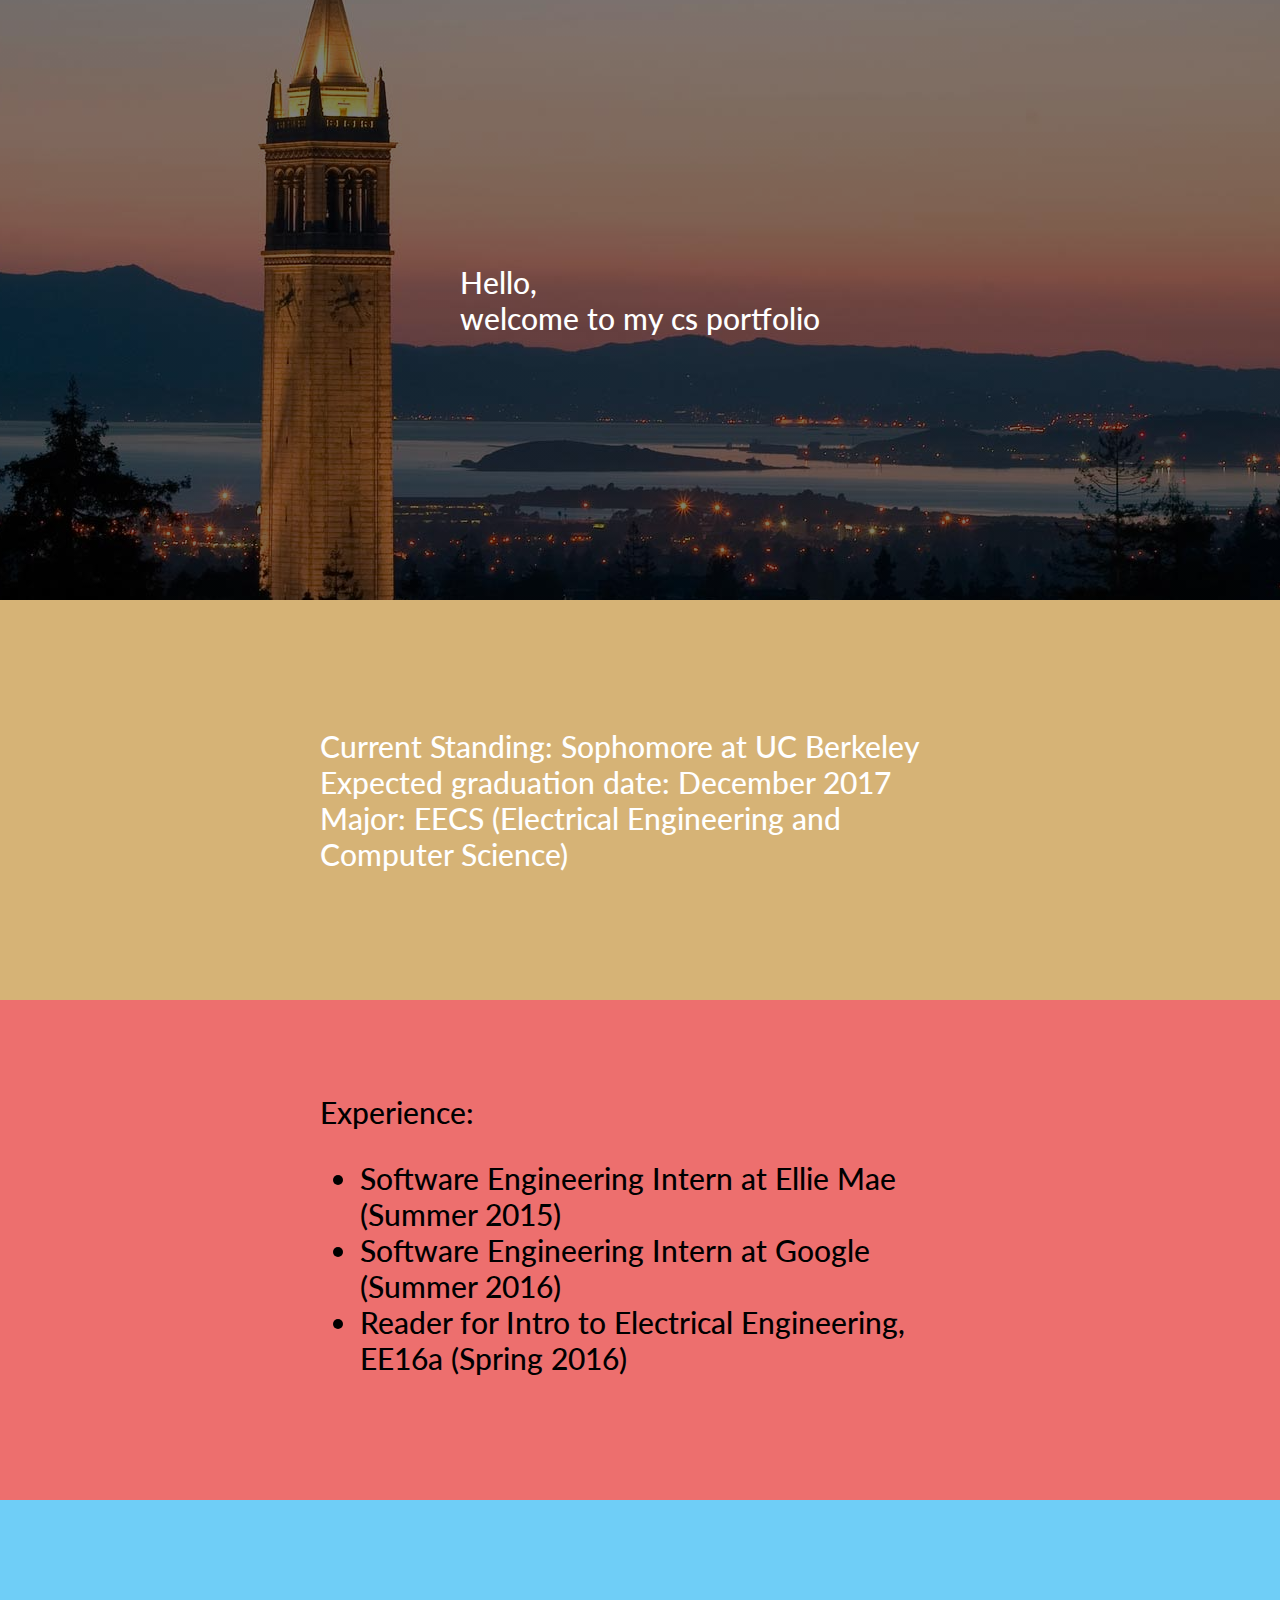
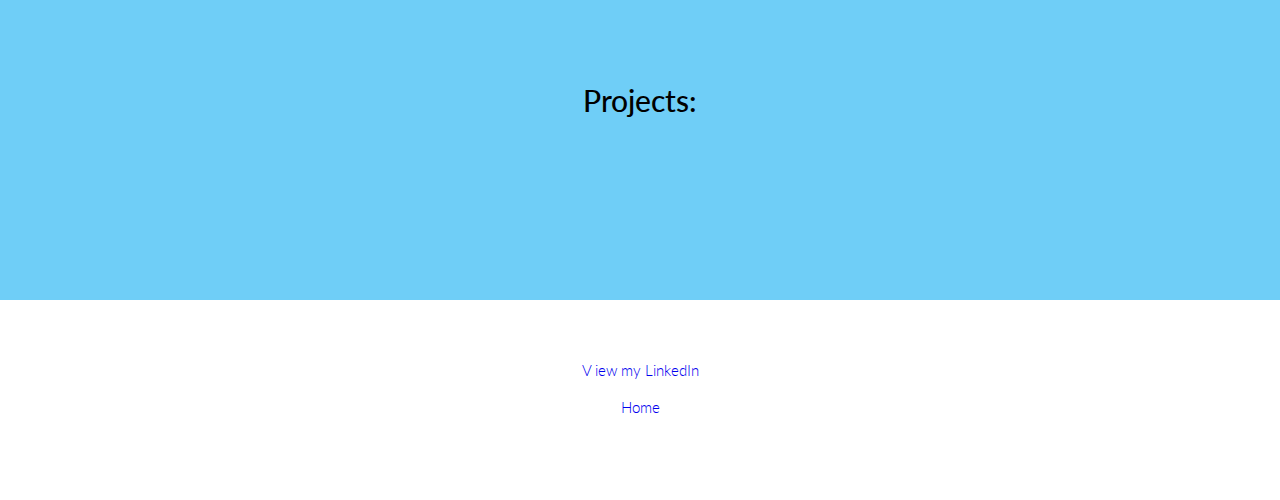
==== cs.html @ f06614c9 "Added new pages" ====
<!DOCTYPE html>
<html>
    <head>
        <title>WDD Final Project CS Page</title>
        <link rel="stylesheet" href="assets/css/cs_style.css">
        <link href='http://fonts.googleapis.com/css?family=Lato:100,300,400,700' rel='stylesheet' type='text/css'>
        <script src="http://ajax.googleapis.com/ajax/libs/jquery/1.11.0/jquery.min.js">
        </script> 
        <script src = "assets/js/script.js"></script>
    </head>
    <body>
        <div class = "cs-page-wrapper">
            </section>
            <section class = "section" id = "cs-intro-section">
                <div class = "text" id = "cs-intro-text">
                    Hello, <br> welcome to my cs portfolio
                </div>
            </section>
            <!-- Major Section -->
            <section class = "section" id = "info-section">
                <div class = "text" id = "major-text">
                    Current Standing: Sophomore at UC Berkeley <br>
                    Expected graduation date: December 2017 <br>
                    Major: EECS (Electrical Engineering and Computer Science)
                </div>
            </section>
            <!-- Dance section -->
            <section class = "section" id = "exp-section">
                <div class = "text" id = "fact-text">
                    Experience: 
                    <ul>
                        <li>Software Engineering Intern at Ellie Mae (Summer 2015)
                        <li>Software Engineering Intern at Google (Summer 2016)
                        <li>Reader for Intro to Electrical Engineering, EE16a (Spring 2016)
                    </ul>
                </div>
            </section>
            <section class = "section" id = "projects-section">
                <div class = "text" id = "fact-text">
                    Projects: 
                    
                </div>
            </section>
            <!-- links section -->
            <section class = "section" id = "contacts-section">
                <div class = "text" id = "contacts-text">
                    <a href="https://www.linkedin.com/in/kristine-lin-a145a2a4">V iew my LinkedIn
                </div>
                <br>
                <div class = "text" id = "contacts-text">
                    <a href="Home.html">Home
                </div>
            </section>
        </div>
    </body>
</html>
---- assets/css/cs_style.css ----
body, html {
	margin: 0 auto;
	width: 100%;
	height: 100%;
	min-width: 960px;
	background-color: 
	-webkit-font-smoothing: antialiased;
	-o-font-smoothing: antialiased;
	font-smoothing: antialiased;
	font-family: Lato;

}
.text {
	position: absolute;
	font-size: 30px;
	color: white;
	font-weight: 500;
    top: 50%;
    left: 50%;
    -webkit-transform: translateX(-50%) translateY(-50%);
    -moz-transform: translateX(-50%) translateY(-50%);
   	transform: translateX(-50%) translateY(-50%);
}


a {
	text-decoration: none;
}

.clear {
	clear: both;
}

.img-scaled {
	width: 100%;
	height: 100%;
}

.img-scaled-wh {
	width: 100%;
	height: 100%;
	position: relative;
}


.page-wrapper {
	height: 100%;
	width: 100%;
	-webkit-transition: all .3s;
	-moz-transition: all .3s;
	transition: all .3s;
}

/* jQuery Manipulation Classes */

.no-scroll {
	overflow: hidden;
}

.wrapper-active, .button-active {
	-webkit-transform: translateX(280px);
	-moz-transform: translateX(280px);
	transform: translateX(280px);
}

.section {
	width: 100%;
	height: 400px;
	position: relative;
}
 #cs-intro-section {
 	height: 600px;
 	background: linear-gradient(rgba(0, 0, 0, 0.5), rgba(0, 0, 0, 0.5)), url("../img/Berkeley-Campinele.jpg") no-repeat center center; 
 /* -webkit-background-size: cover;
  -moz-background-size: cover;
  -o-background-size: cover;
  background-size: cover;*/
 }
  #info-section {
   background-color: #D6B376;
  }
  #exp-section {
  	height: 500px;
  	background-color: #ED6F6E;
  }
  #projects-section {
  	background-color: #6FCEF7;
  }
  #contacts-section {
  	height: 200px;
  	background-color: #white;
  }
  #contacts-text {
  	top: 35%;
  	font-size: 15px;
	font-weight: 300;
  	color: #A9A9A9;
  	position: relative;
  	text-align: center;
  }
  #fact-text {
  	color: black;
  }
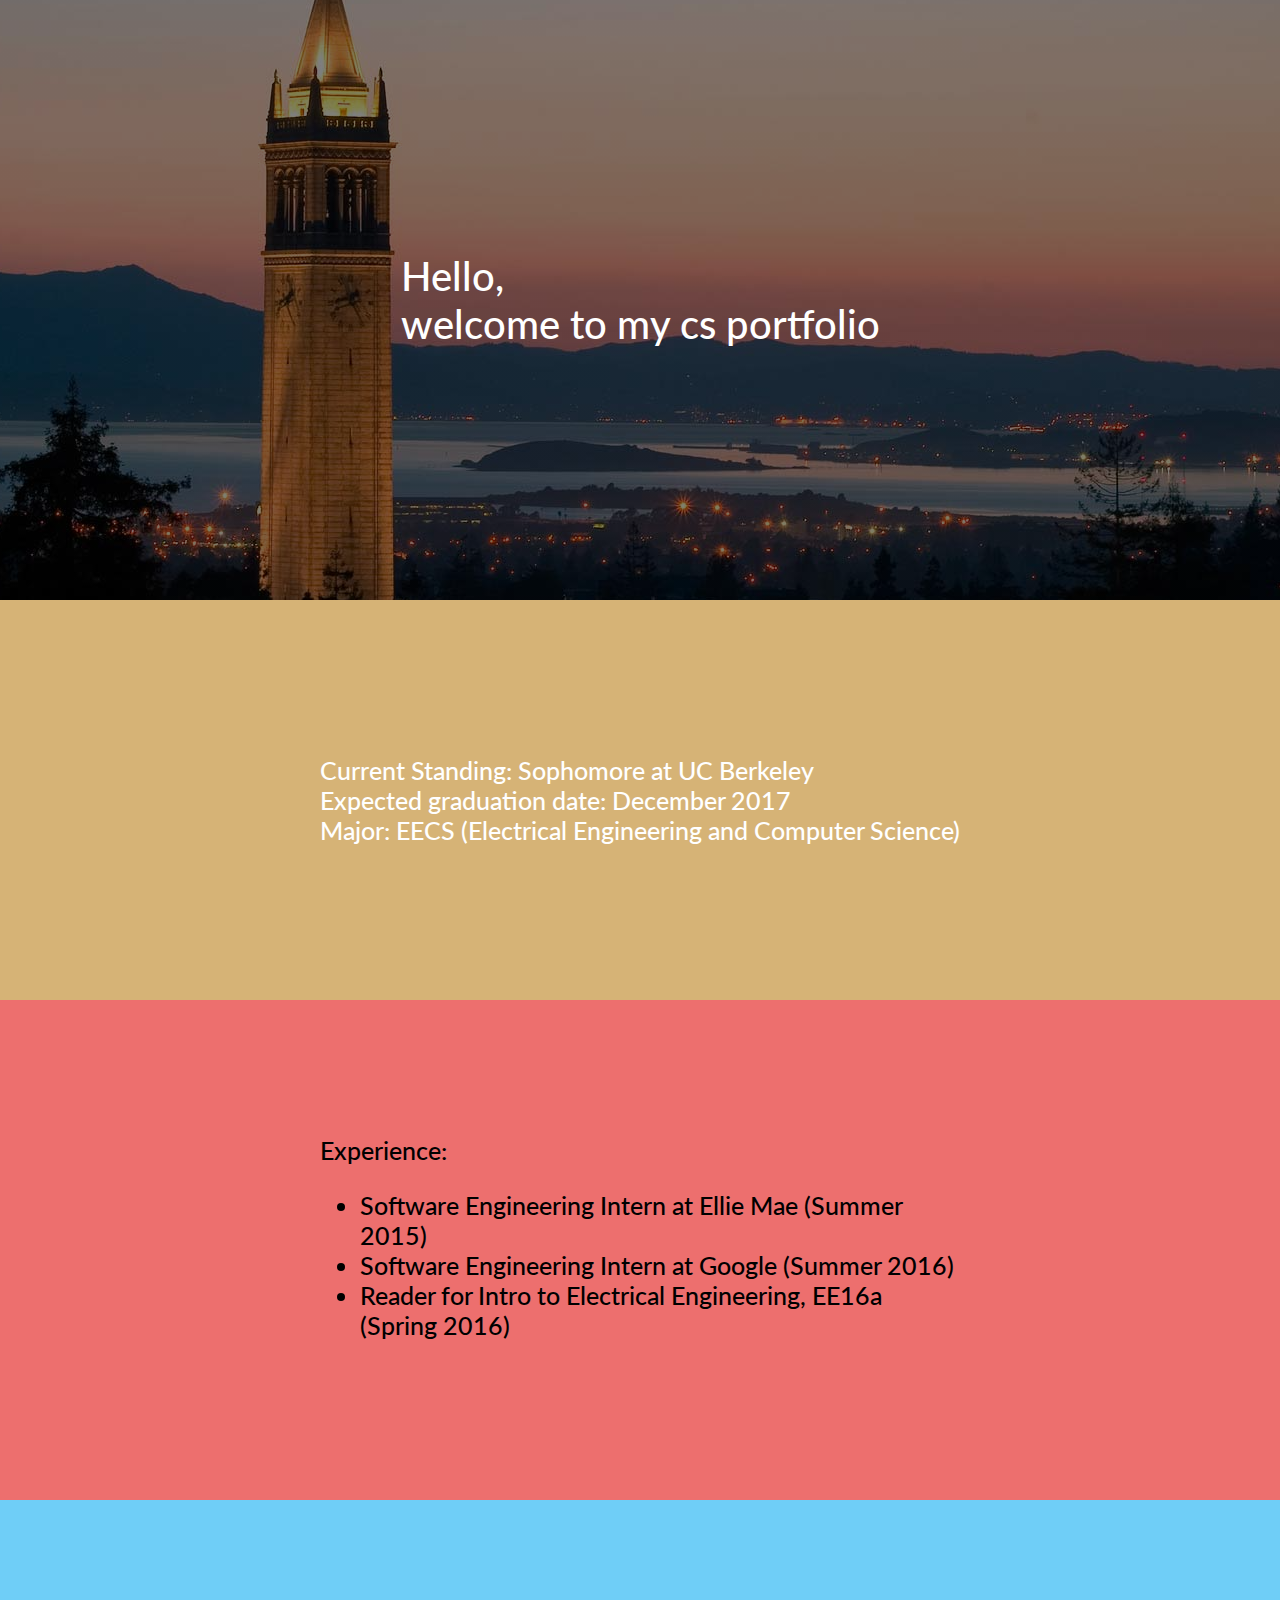
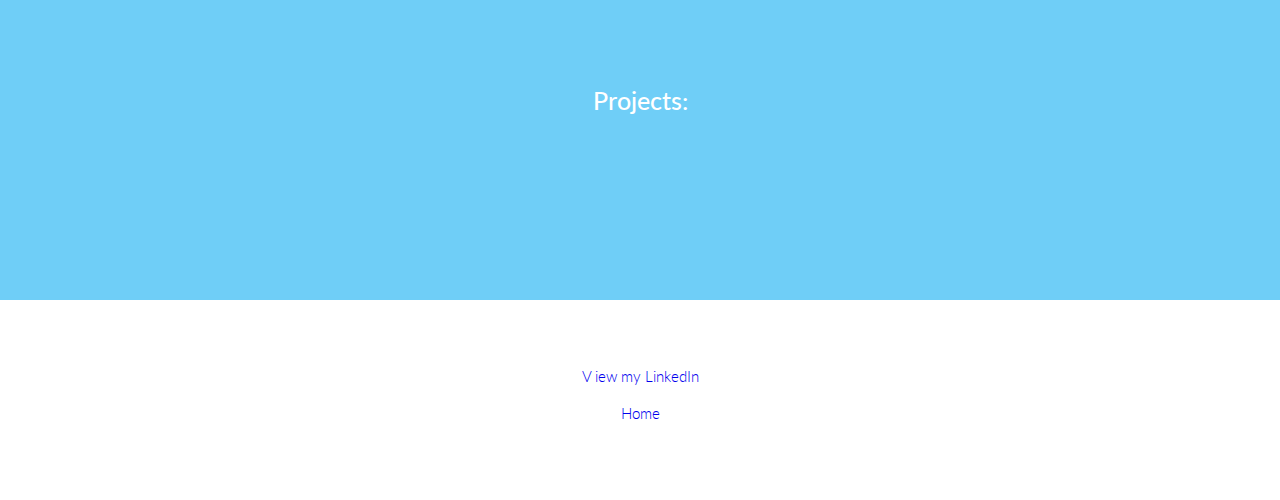
==== commit 30ca2ebd: "Fixed stuff" ====
--- a/cs.html
+++ b/cs.html
@@ -18,7 +18,7 @@
             </section>
             <!-- Major Section -->
             <section class = "section" id = "info-section">
-                <div class = "text" id = "major-text">
+                <div class = "text" id = "info-text">
                     Current Standing: Sophomore at UC Berkeley <br>
                     Expected graduation date: December 2017 <br>
                     Major: EECS (Electrical Engineering and Computer Science)
@@ -26,7 +26,7 @@
             </section>
             <!-- Dance section -->
             <section class = "section" id = "exp-section">
-                <div class = "text" id = "fact-text">
+                <div class = "text" id = "exp-text">
                     Experience: 
                     <ul>
                         <li>Software Engineering Intern at Ellie Mae (Summer 2015)
@@ -48,7 +48,7 @@
                 </div>
                 <br>
                 <div class = "text" id = "contacts-text">
-                    <a href="Home.html">Home
+                    <a href="index.html">Home
                 </div>
             </section>
         </div>
--- a/assets/css/cs_style.css
+++ b/assets/css/cs_style.css
@@ -12,7 +12,7 @@
 }
 .text {
 	position: absolute;
-	font-size: 30px;
+	font-size: 25px;
 	color: white;
 	font-weight: 500;
     top: 50%;
@@ -76,6 +76,9 @@
   -o-background-size: cover;
   background-size: cover;*/
  }
+ #cs-intro-text {
+ 	font-size: 40px;
+ }
   #info-section {
    background-color: #D6B376;
   }
@@ -91,14 +94,14 @@
   	background-color: #white;
   }
   #contacts-text {
-  	top: 35%;
+  	top: 38%;
   	font-size: 15px;
 	font-weight: 300;
   	color: #A9A9A9;
   	position: relative;
   	text-align: center;
   }
-  #fact-text {
+  #exp-text {
   	color: black;
   }
  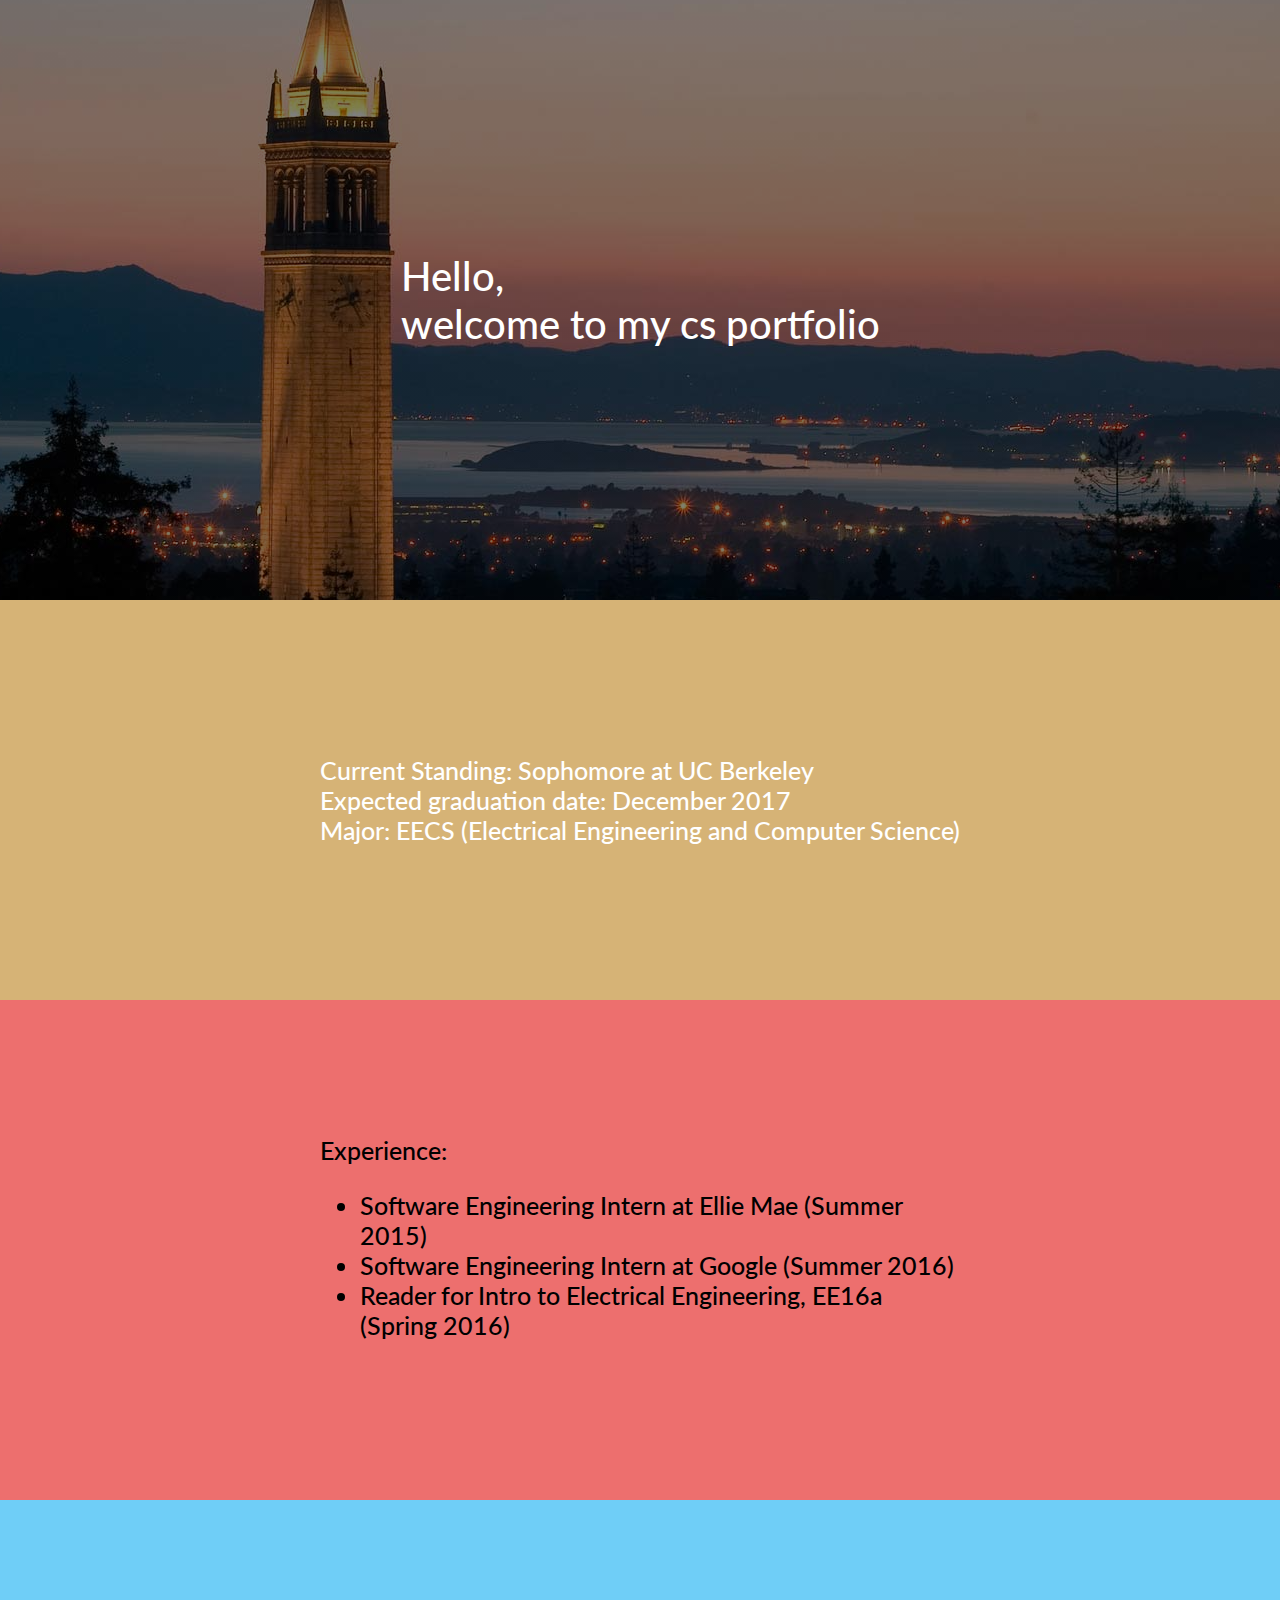
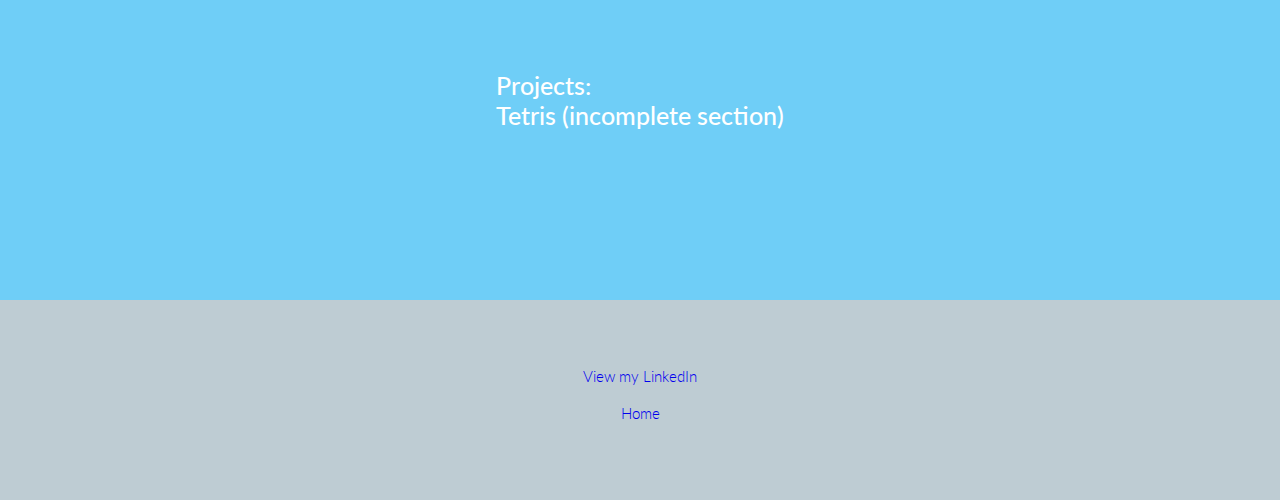
==== commit a40c79bb: "Added dance stuff" ====
--- a/cs.html
+++ b/cs.html
@@ -24,7 +24,7 @@
                     Major: EECS (Electrical Engineering and Computer Science)
                 </div>
             </section>
-            <!-- Dance section -->
+            <!-- Experience section -->
             <section class = "section" id = "exp-section">
                 <div class = "text" id = "exp-text">
                     Experience: 
@@ -35,16 +35,18 @@
                     </ul>
                 </div>
             </section>
+            <!-- Projects section -->
             <section class = "section" id = "projects-section">
                 <div class = "text" id = "fact-text">
                     Projects: 
-                    
+                    <br>
+                    Tetris (incomplete section)
                 </div>
             </section>
             <!-- links section -->
             <section class = "section" id = "contacts-section">
                 <div class = "text" id = "contacts-text">
-                    <a href="https://www.linkedin.com/in/kristine-lin-a145a2a4">V iew my LinkedIn
+                    <a href="https://www.linkedin.com/in/kristine-lin-a145a2a4">View my LinkedIn
                 </div>
                 <br>
                 <div class = "text" id = "contacts-text">
--- a/assets/css/cs_style.css
+++ b/assets/css/cs_style.css
@@ -91,7 +91,7 @@
   }
   #contacts-section {
   	height: 200px;
-  	background-color: #white;
+  	background-color: #BECCD3;
   }
   #contacts-text {
   	top: 38%;
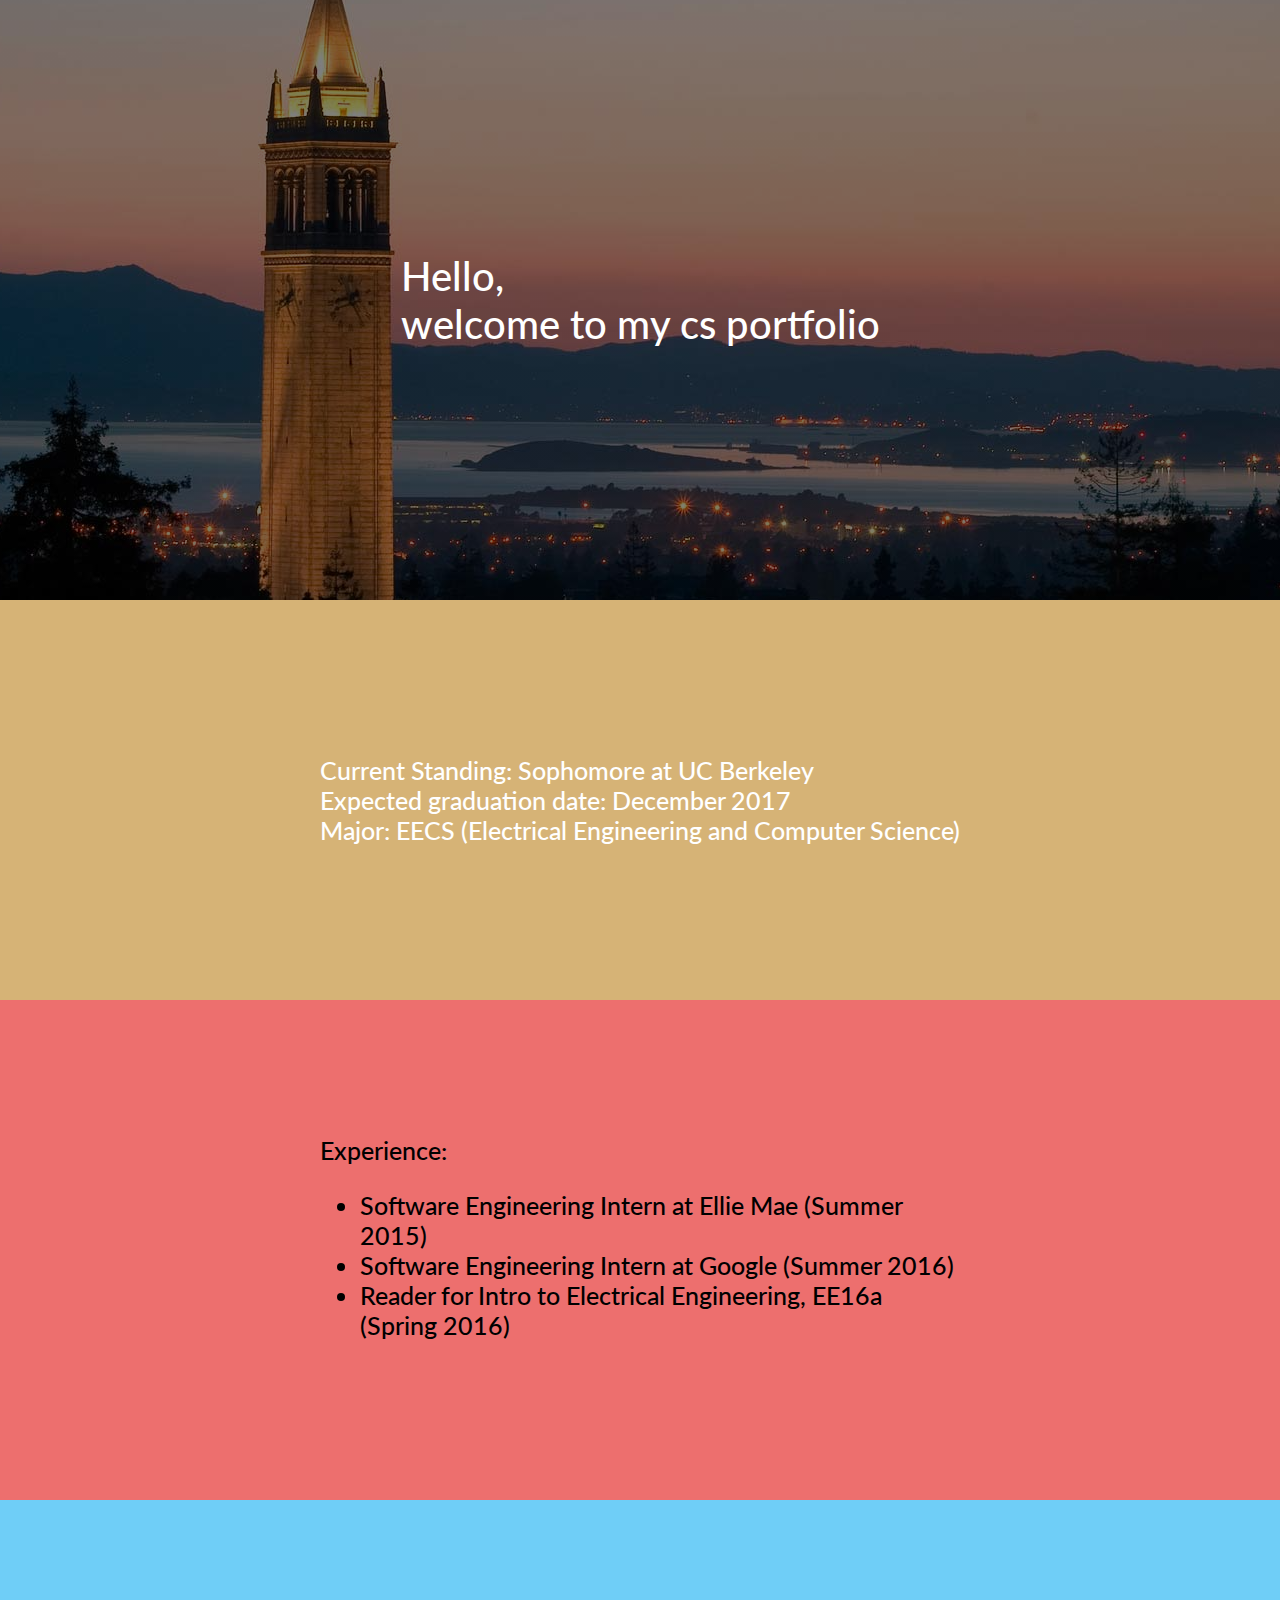
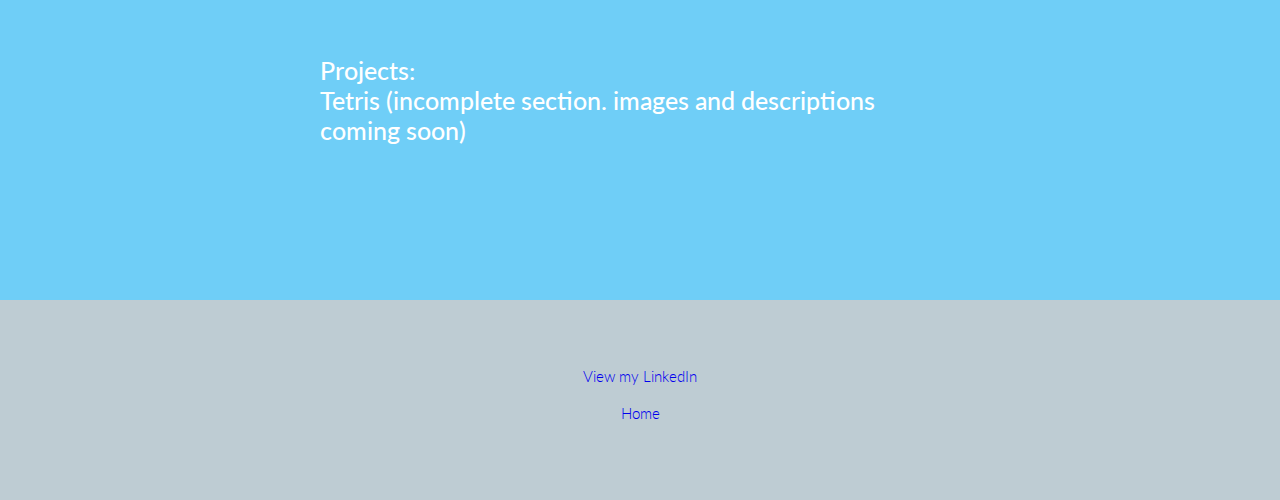
==== commit 565a1cda: "Updated some stuff" ====
--- a/cs.html
+++ b/cs.html
@@ -40,7 +40,7 @@
                 <div class = "text" id = "fact-text">
                     Projects: 
                     <br>
-                    Tetris (incomplete section)
+                    Tetris (incomplete section. images and descriptions coming soon)
                 </div>
             </section>
             <!-- links section -->
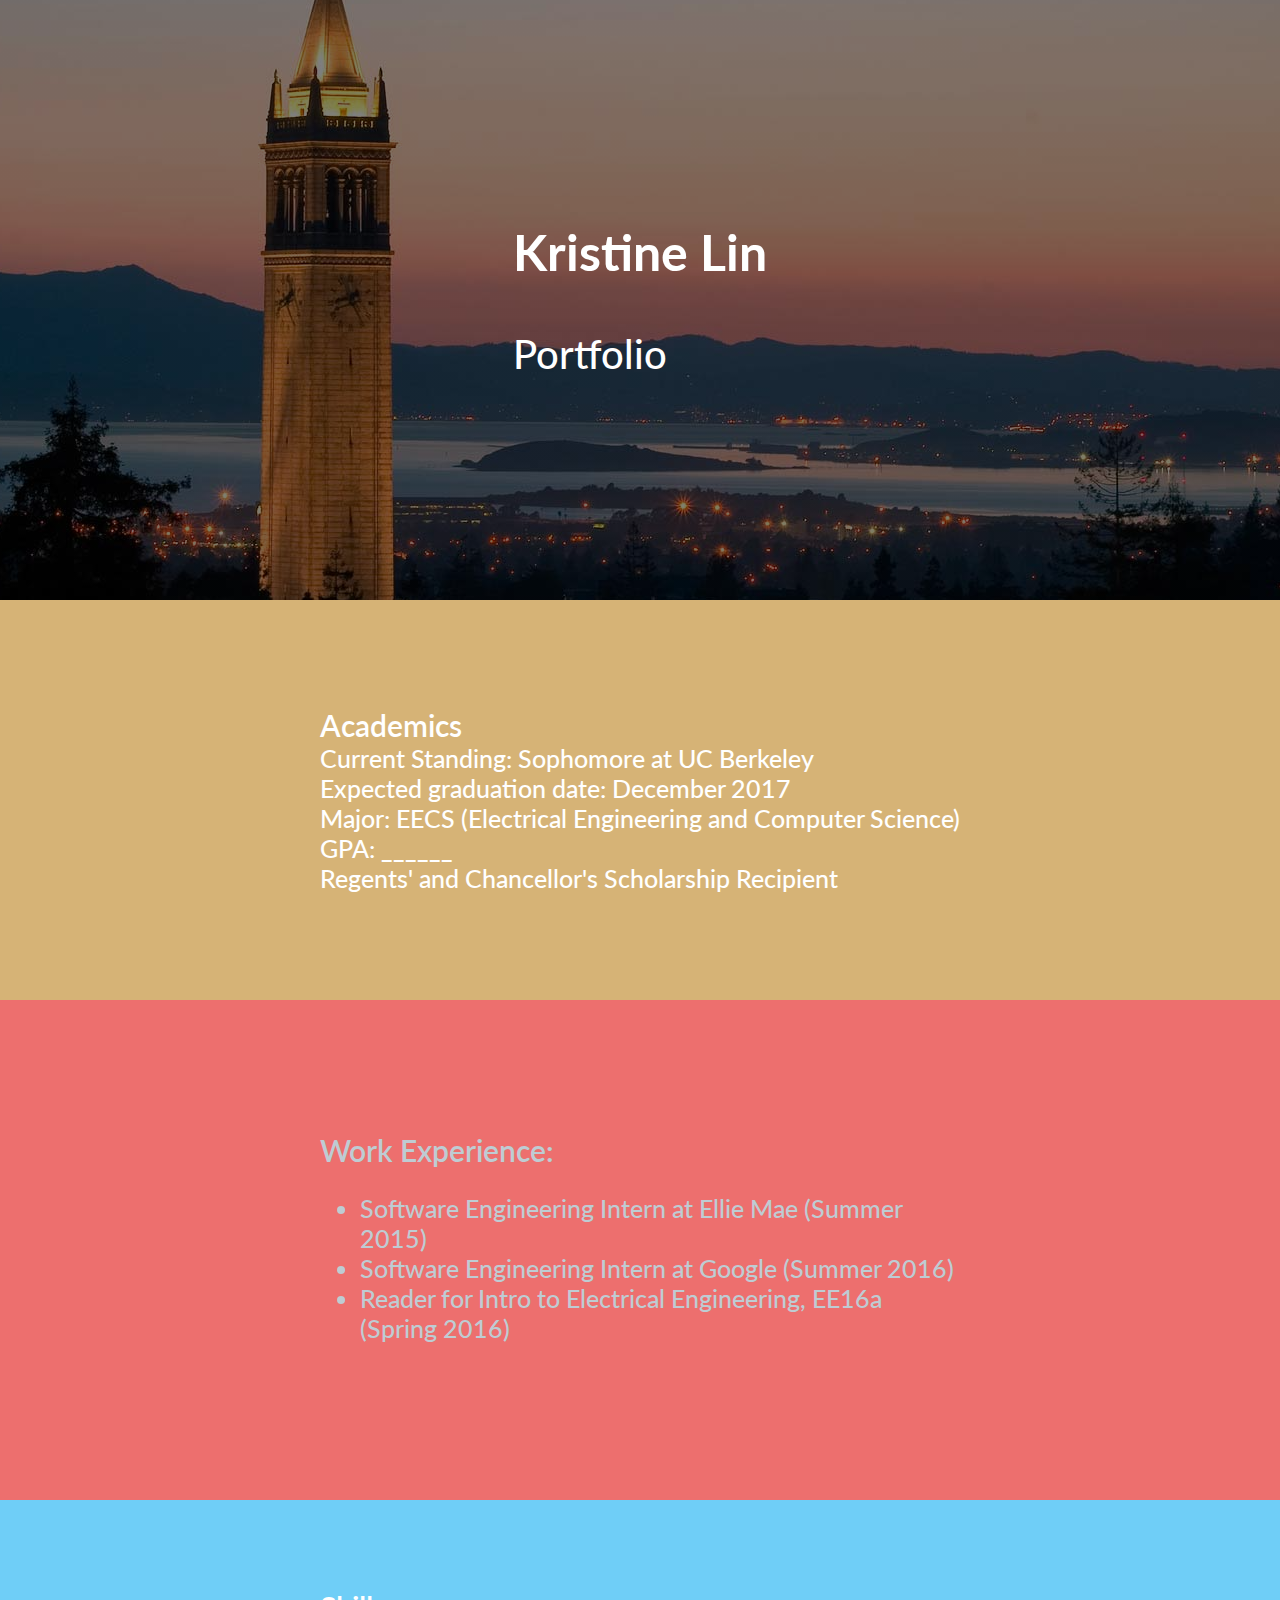
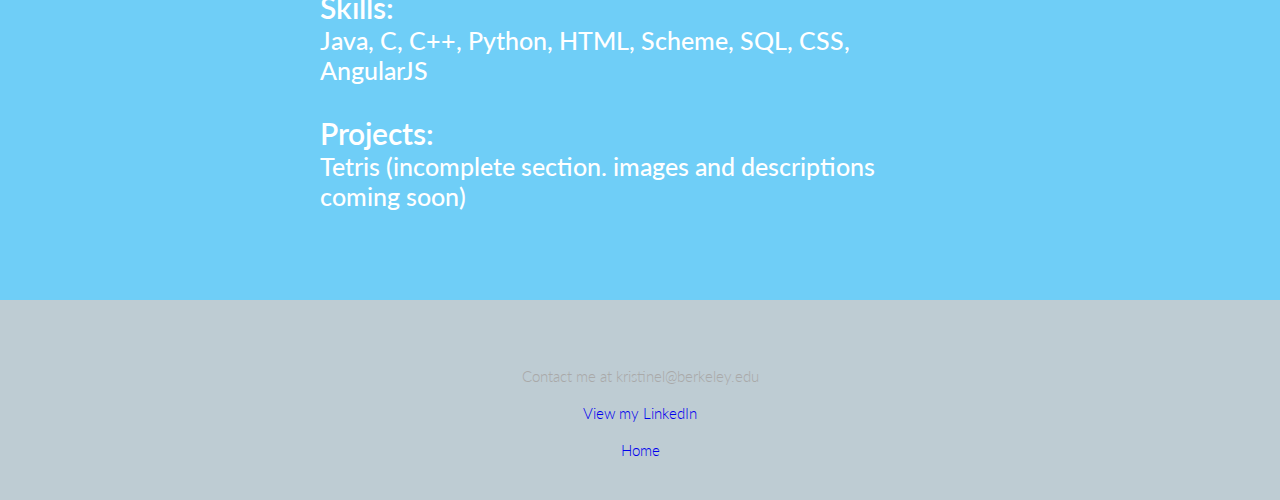
==== commit c4e2eca9: "Added some styling stuff" ====
--- a/cs.html
+++ b/cs.html
@@ -13,21 +13,25 @@
             </section>
             <section class = "section" id = "cs-intro-section">
                 <div class = "text" id = "cs-intro-text">
-                    Hello, <br> welcome to my cs portfolio
+                    <div class = "title-intro-text">Kristine Lin</div> <br>
+                    Portfolio
                 </div>
             </section>
             <!-- Major Section -->
             <section class = "section" id = "info-section">
                 <div class = "text" id = "info-text">
+                    <div class = "title-exp-text">Academics</div>
                     Current Standing: Sophomore at UC Berkeley <br>
                     Expected graduation date: December 2017 <br>
-                    Major: EECS (Electrical Engineering and Computer Science)
+                    Major: EECS (Electrical Engineering and Computer Science) <br>
+                    GPA: ______ <br>
+                    Regents' and Chancellor's Scholarship Recipient 
                 </div>
             </section>
             <!-- Experience section -->
             <section class = "section" id = "exp-section">
                 <div class = "text" id = "exp-text">
-                    Experience: 
+                    <div class = "title-exp-text">Work Experience: </div>
                     <ul>
                         <li>Software Engineering Intern at Ellie Mae (Summer 2015)
                         <li>Software Engineering Intern at Google (Summer 2016)
@@ -37,16 +41,22 @@
             </section>
             <!-- Projects section -->
             <section class = "section" id = "projects-section">
-                <div class = "text" id = "fact-text">
-                    Projects: 
-                    <br>
+                <div class = "text" id = "projects-text">
+                    <div class = "title-exp-text">Skills: </div>
+                    Java, C, C++, Python, HTML, Scheme, SQL, CSS, AngularJS
+                    <br> <br>
+                    <div class = "title-exp-text">Projects: </div>
                     Tetris (incomplete section. images and descriptions coming soon)
                 </div>
             </section>
             <!-- links section -->
             <section class = "section" id = "contacts-section">
                 <div class = "text" id = "contacts-text">
-                    <a href="https://www.linkedin.com/in/kristine-lin-a145a2a4">View my LinkedIn
+                    Contact me at kristinel@berkeley.edu
+                </div>
+                <br>
+                <div class = "text" id = "contacts-text">
+                    <a href="https://www.linkedin.com/in/kristine-lin-a145a2a4">View my LinkedIn </href>
                 </div>
                 <br>
                 <div class = "text" id = "contacts-text">
--- a/assets/css/cs_style.css
+++ b/assets/css/cs_style.css
@@ -102,6 +102,14 @@
   	text-align: center;
   }
   #exp-text {
-  	color: black;
+  	color: #BECCD3;
+  }
+  .title-exp-text {
+  	font-size: 30px;
+	font-weight: 600;
+  }
+  .title-intro-text {
+  	font-size: 50px;
+	font-weight: 700;
   }
  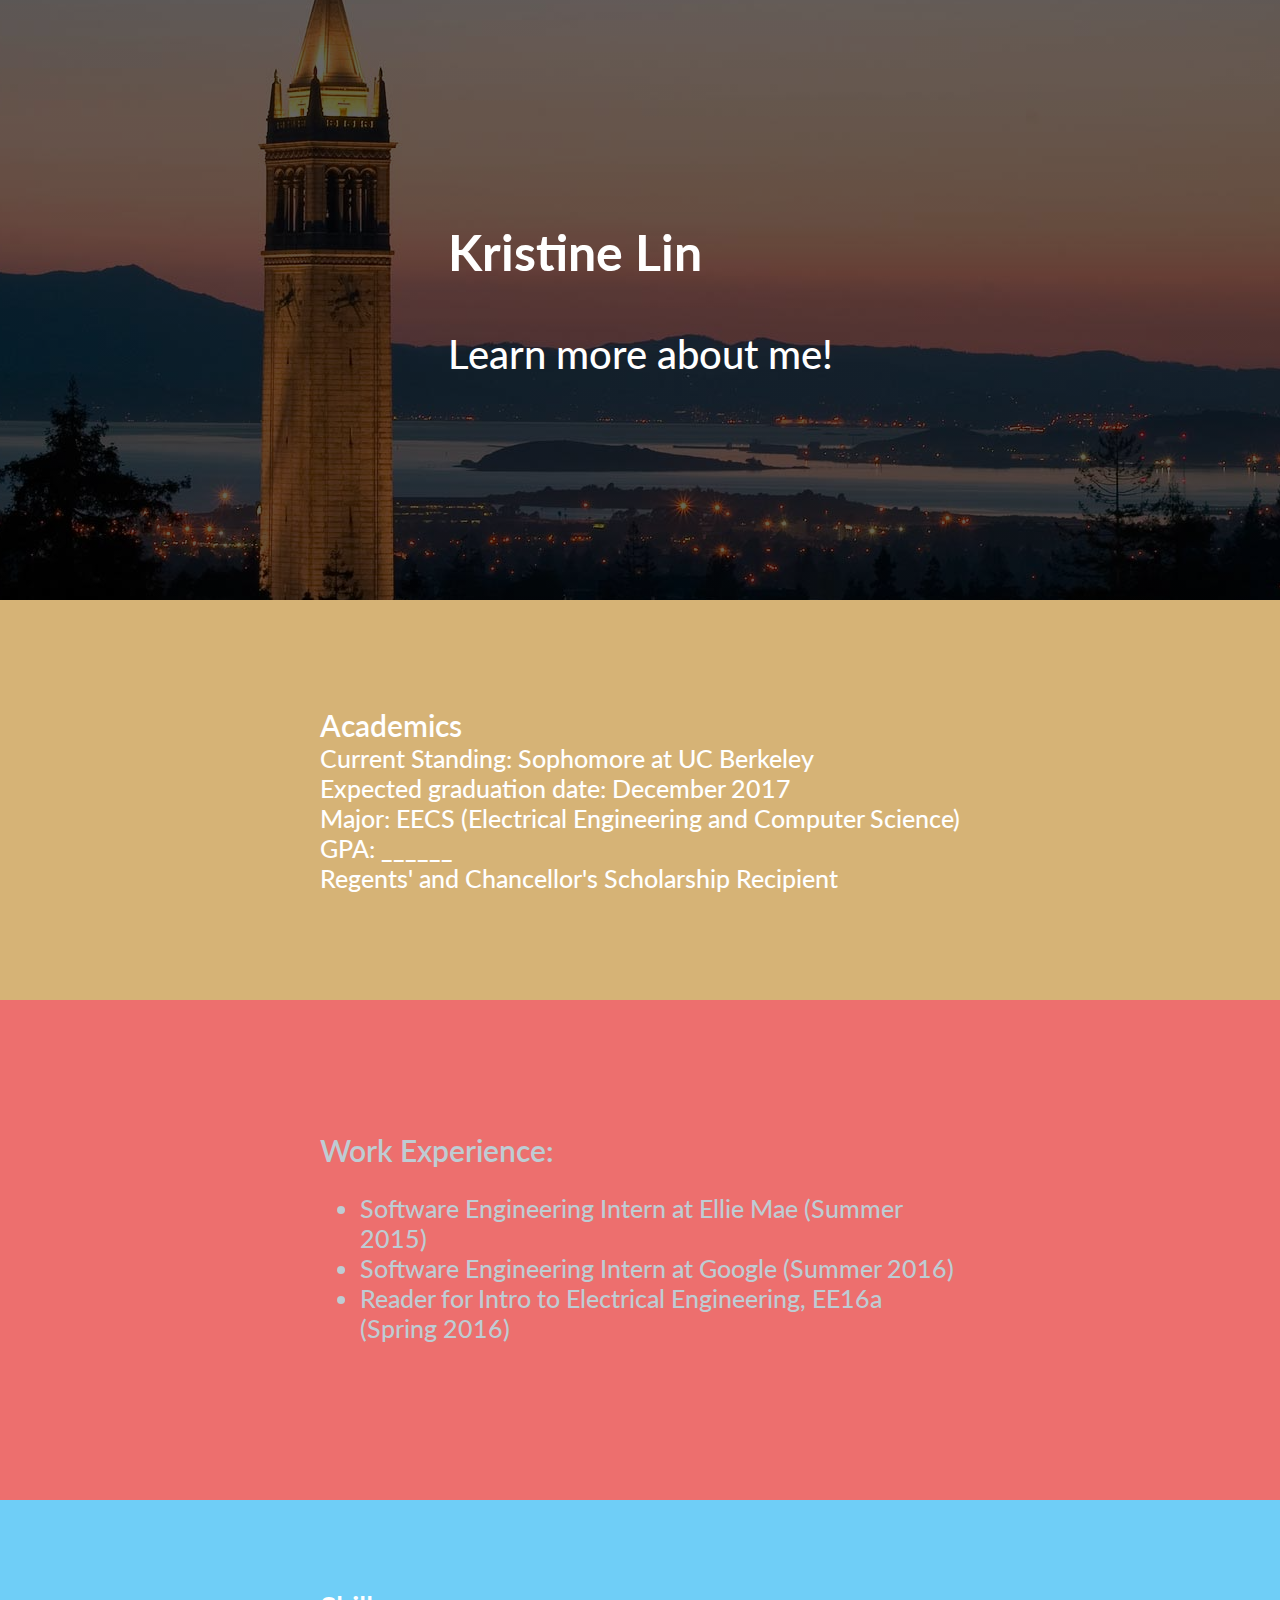
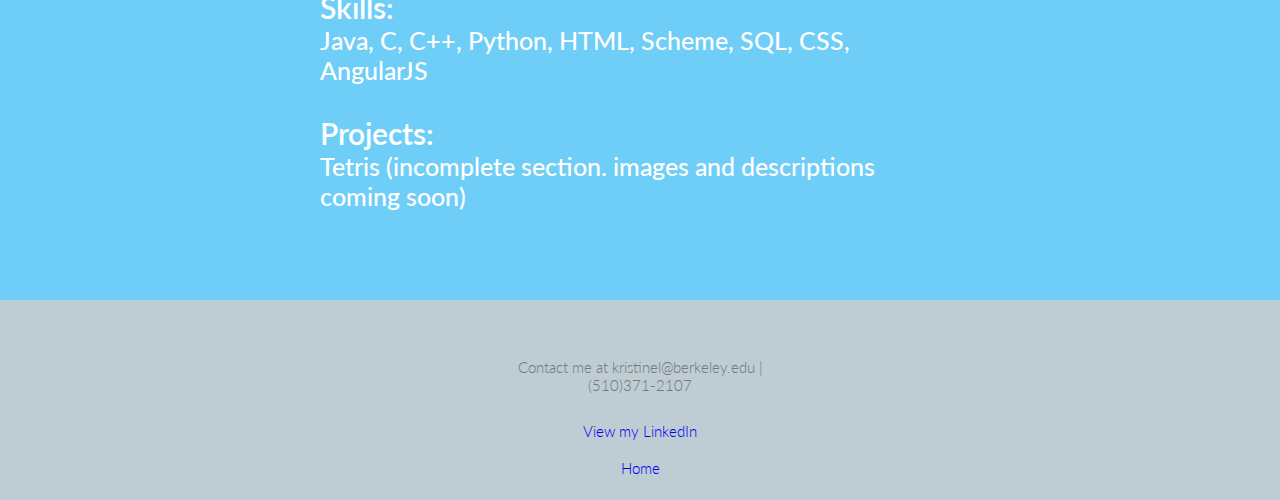
==== commit 7d39876e: "Changed Contact Text colors" ====
--- a/cs.html
+++ b/cs.html
@@ -14,7 +14,7 @@
             <section class = "section" id = "cs-intro-section">
                 <div class = "text" id = "cs-intro-text">
                     <div class = "title-intro-text">Kristine Lin</div> <br>
-                    Portfolio
+                    Learn more about me!
                 </div>
             </section>
             <!-- Major Section -->
@@ -52,7 +52,7 @@
             <!-- links section -->
             <section class = "section" id = "contacts-section">
                 <div class = "text" id = "contacts-text">
-                    Contact me at kristinel@berkeley.edu
+                    Contact me at kristinel@berkeley.edu | <br> (510)371-2107
                 </div>
                 <br>
                 <div class = "text" id = "contacts-text">
--- a/assets/css/cs_style.css
+++ b/assets/css/cs_style.css
@@ -70,7 +70,7 @@
 }
  #cs-intro-section {
  	height: 600px;
- 	background: linear-gradient(rgba(0, 0, 0, 0.5), rgba(0, 0, 0, 0.5)), url("../img/Berkeley-Campinele.jpg") no-repeat center center; 
+ 	background: linear-gradient(rgba(0, 0, 0, 0.6), rgba(0, 0, 0, 0.6)), url("../img/Berkeley-Campinele.jpg") no-repeat center center; 
  /* -webkit-background-size: cover;
   -moz-background-size: cover;
   -o-background-size: cover;
@@ -97,7 +97,7 @@
   	top: 38%;
   	font-size: 15px;
 	font-weight: 300;
-  	color: #A9A9A9;
+  	color: #777777;
   	position: relative;
   	text-align: center;
   }
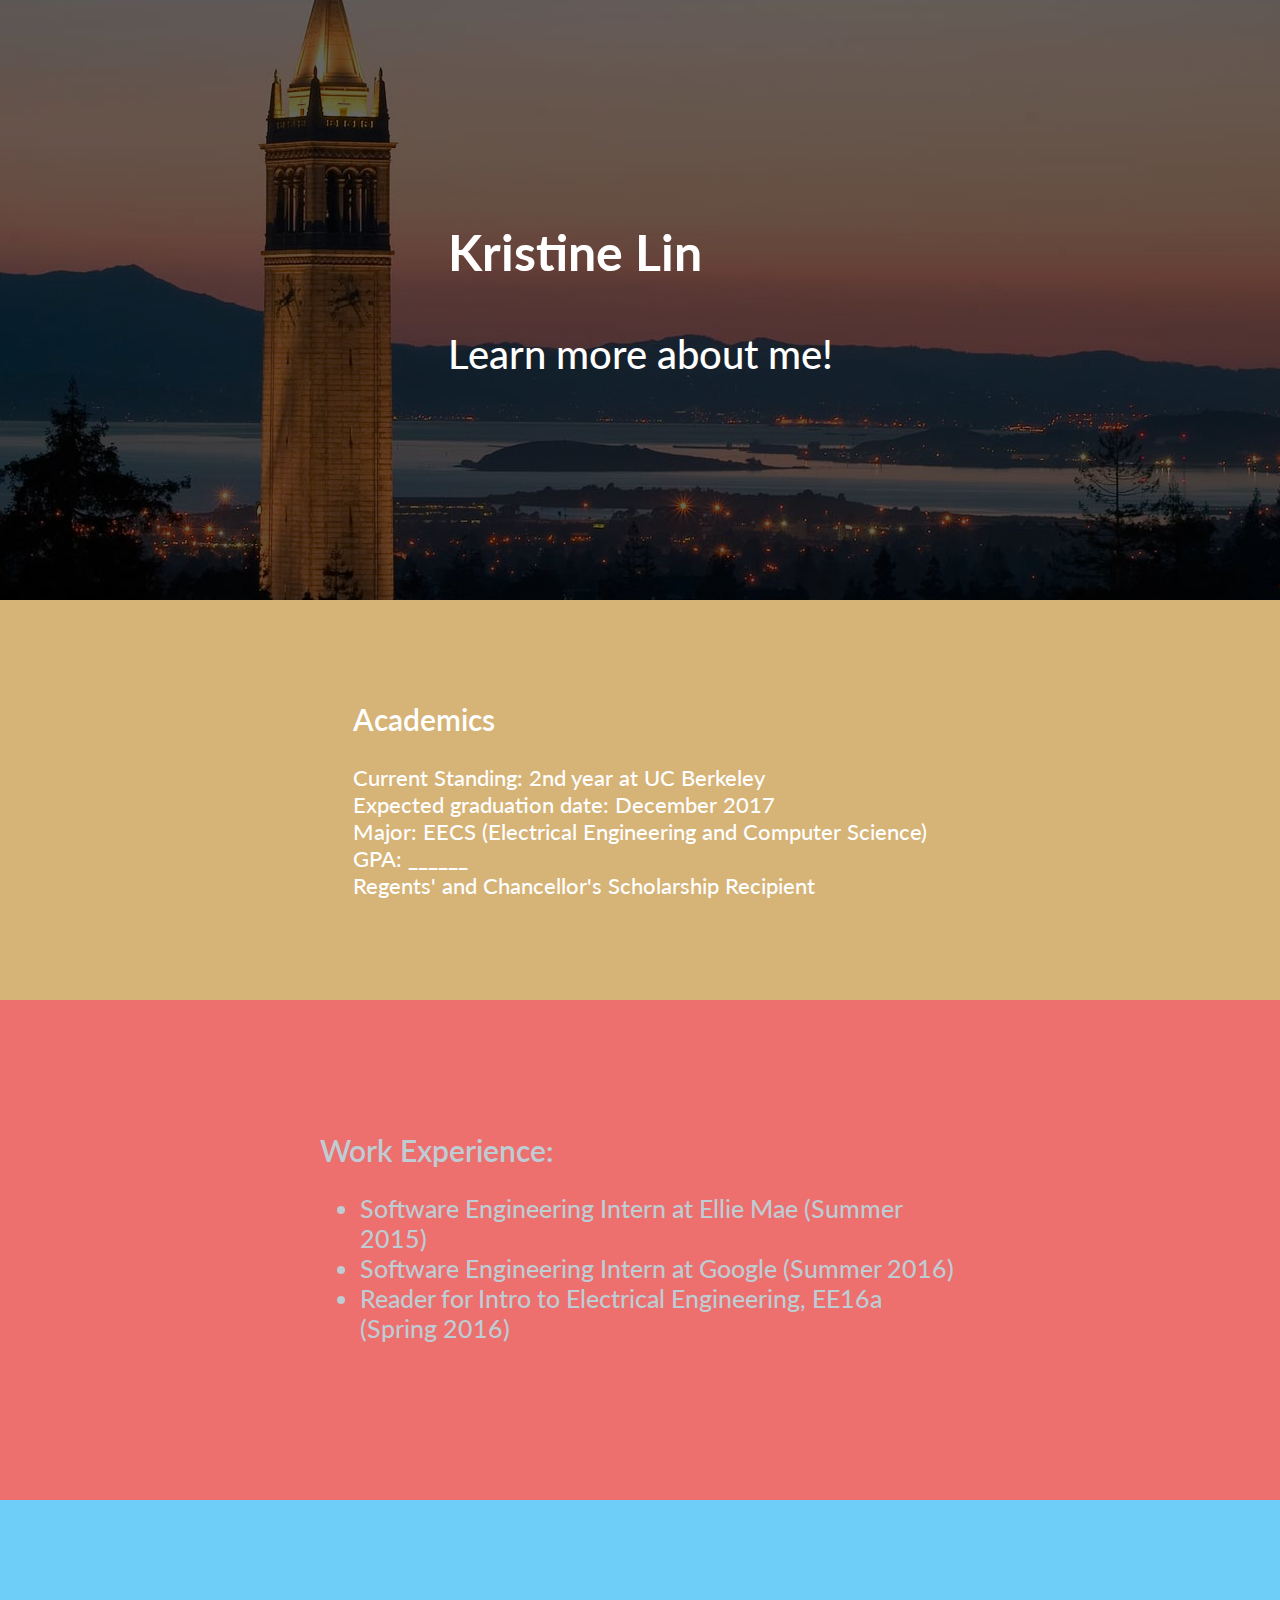
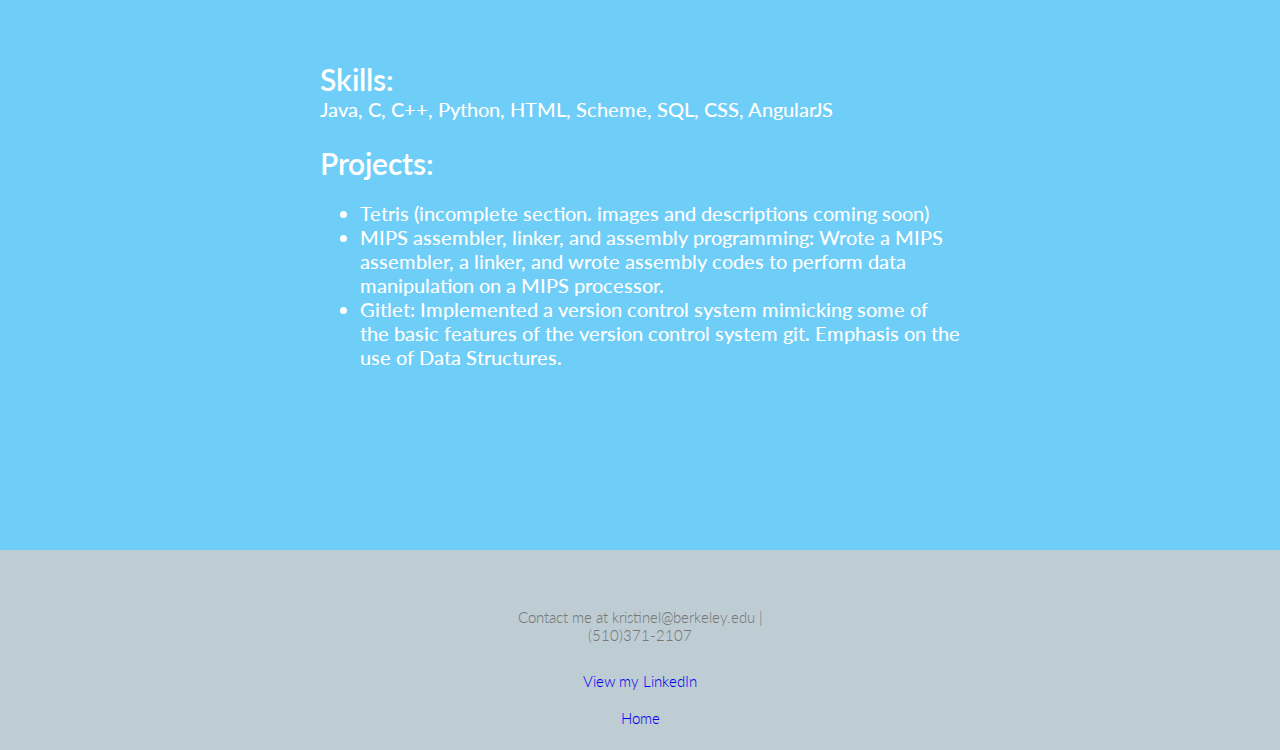
==== commit 137a049a: "Fixed description of projects" ====
--- a/cs.html
+++ b/cs.html
@@ -20,8 +20,8 @@
             <!-- Major Section -->
             <section class = "section" id = "info-section">
                 <div class = "text" id = "info-text">
-                    <div class = "title-exp-text">Academics</div>
-                    Current Standing: Sophomore at UC Berkeley <br>
+                    <div class = "title-exp-text">Academics</div> <br>
+                    Current Standing: 2nd year at UC Berkeley <br>
                     Expected graduation date: December 2017 <br>
                     Major: EECS (Electrical Engineering and Computer Science) <br>
                     GPA: ______ <br>
@@ -46,7 +46,11 @@
                     Java, C, C++, Python, HTML, Scheme, SQL, CSS, AngularJS
                     <br> <br>
                     <div class = "title-exp-text">Projects: </div>
-                    Tetris (incomplete section. images and descriptions coming soon)
+                    <ul>
+                        <li>Tetris (incomplete section. images and descriptions coming soon)
+                        <li>MIPS assembler, linker, and assembly programming: Wrote a MIPS assembler, a linker, and wrote assembly codes to perform data manipulation on a MIPS processor.
+                        <li>Gitlet: Implemented a version control system mimicking some of the basic features of the version control system git. Emphasis on the use of Data Structures.
+                    </ul>
                 </div>
             </section>
             <!-- links section -->
--- a/assets/css/cs_style.css
+++ b/assets/css/cs_style.css
@@ -87,11 +87,18 @@
   	background-color: #ED6F6E;
   }
   #projects-section {
+  	height: 650px;
   	background-color: #6FCEF7;
   }
   #contacts-section {
   	height: 200px;
   	background-color: #BECCD3;
+  }
+  #info-text {
+  	font-size: 22px;
+  }
+  #projects-text {
+  	font-size: 20px;
   }
   #contacts-text {
   	top: 38%;
